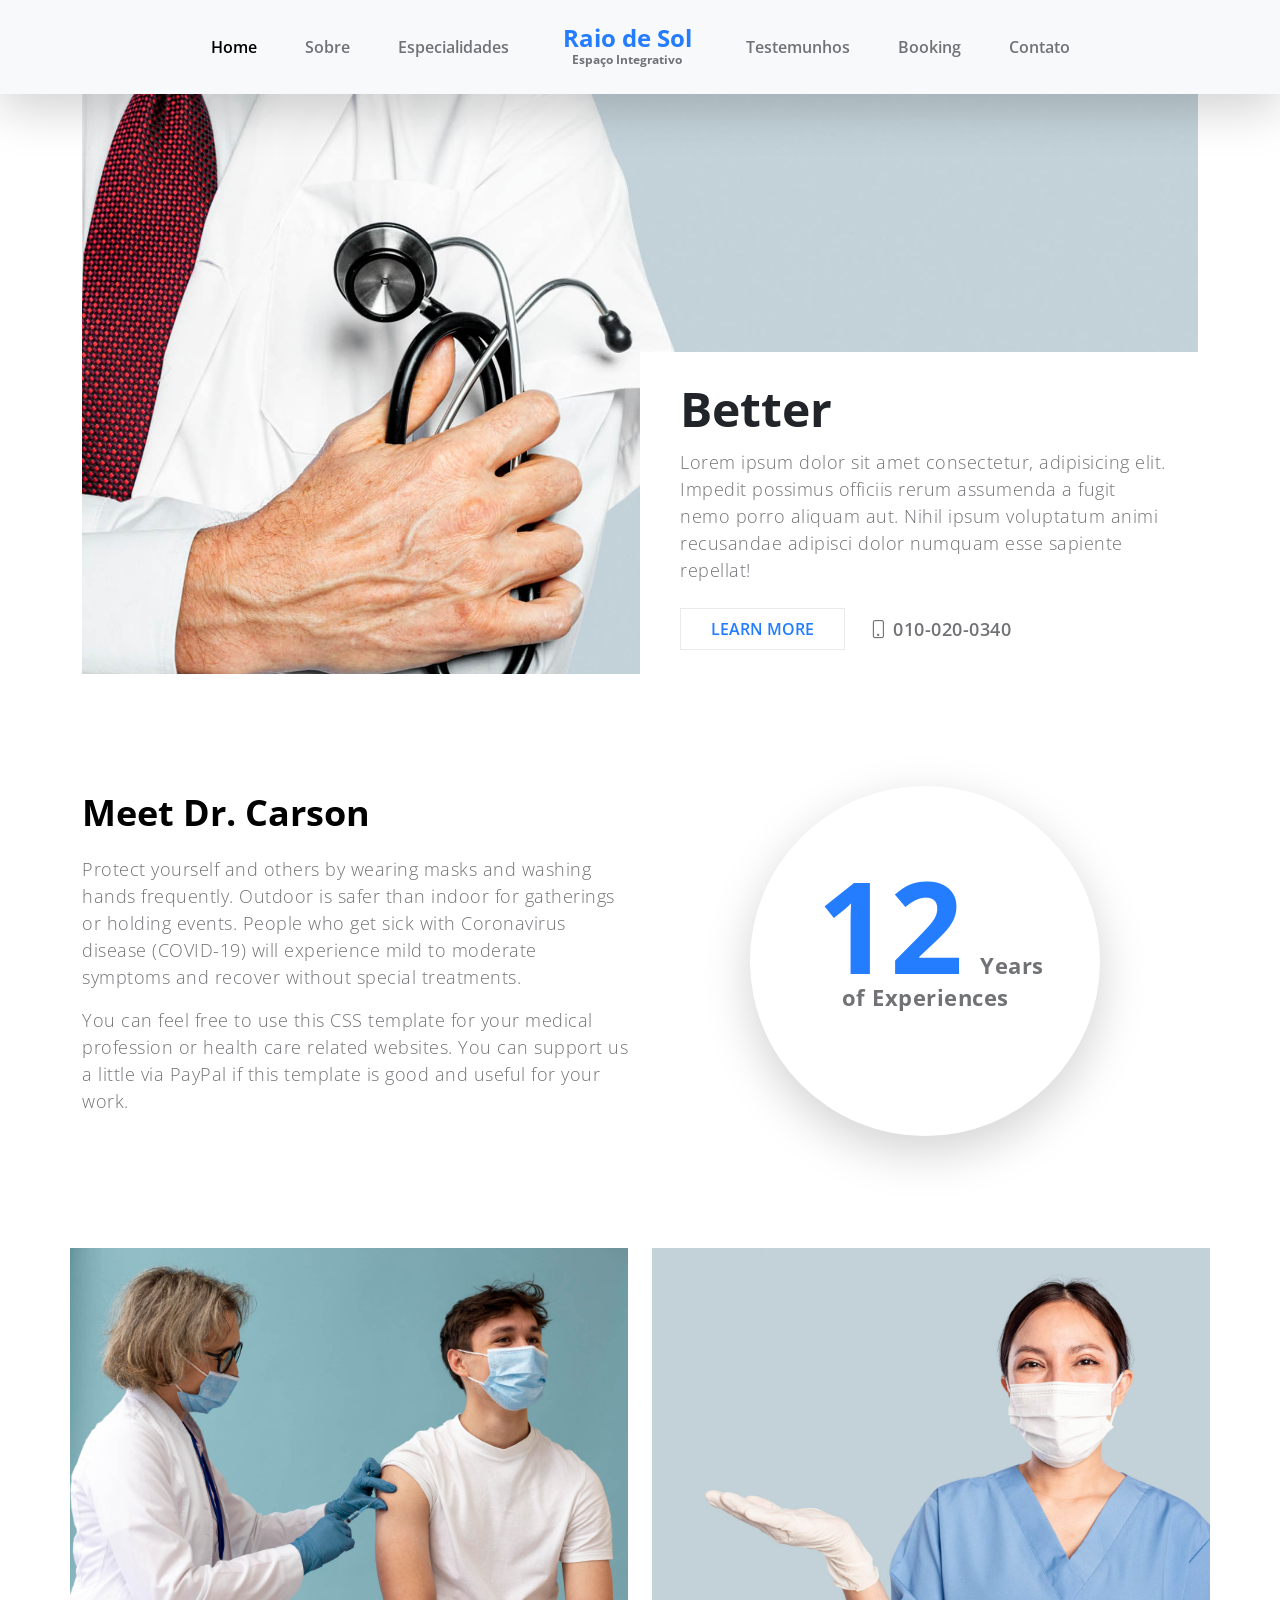
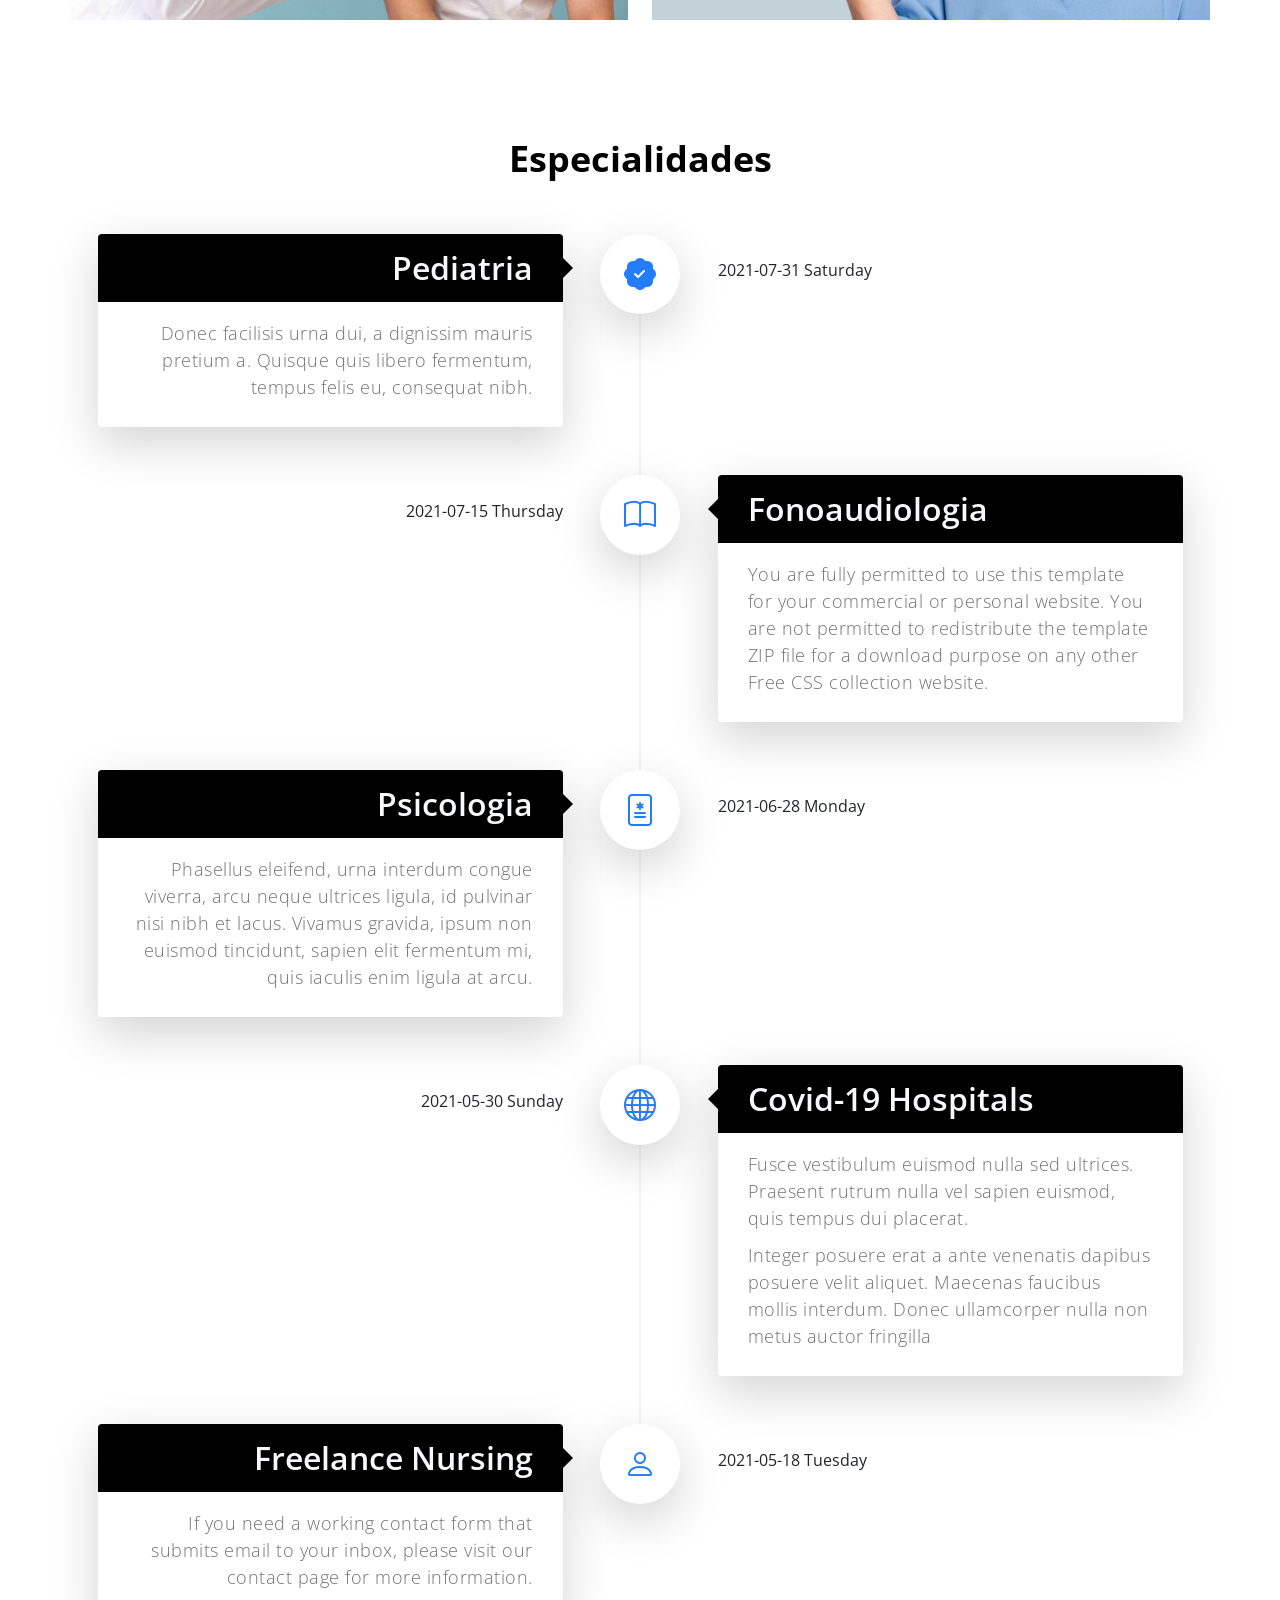
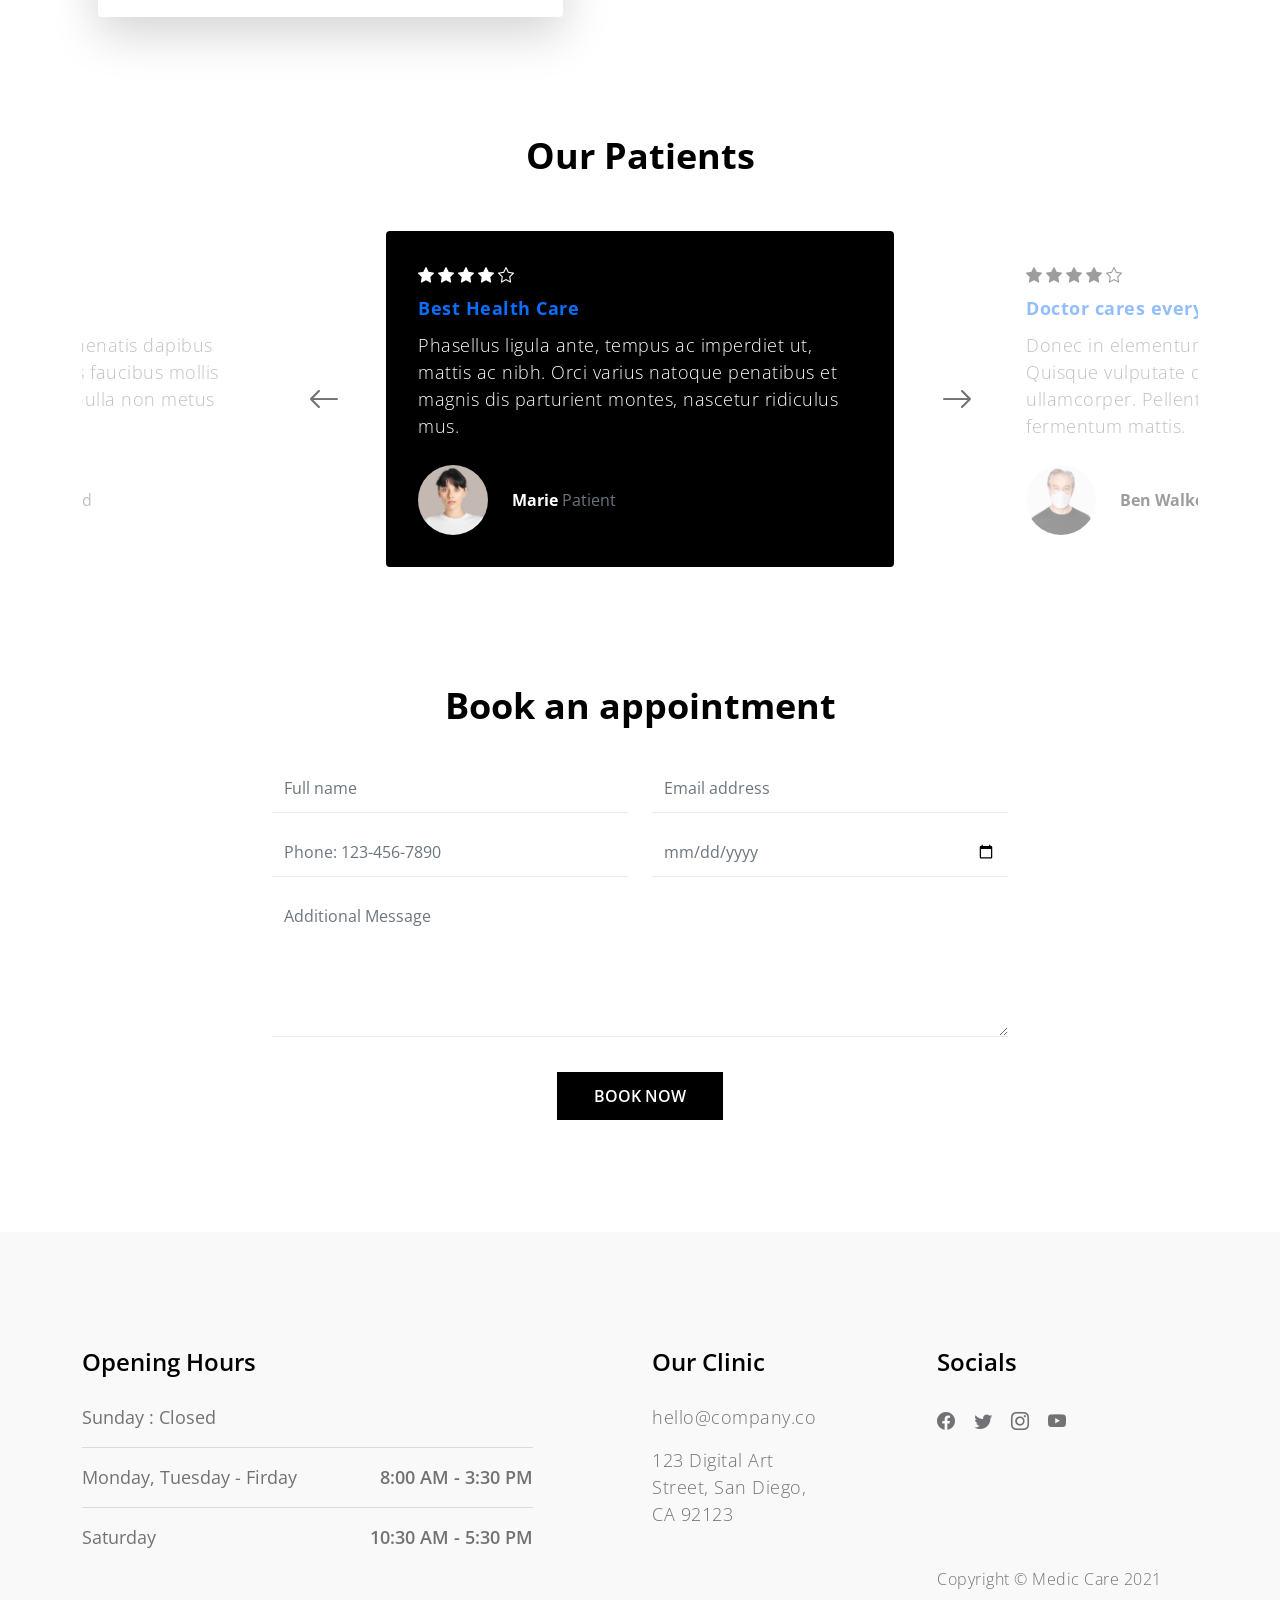
==== index.html @ 829e3f84 "first commit" ====
<!doctype html>
<html lang="en">
    <head>
        <meta charset="utf-8">
        <meta name="viewport" content="width=device-width, initial-scale=1">

        <meta name="description" content="">
        <meta name="author" content="">

        <title>Raio de Sol </title>

        <!-- CSS FILES -->        
        <link rel="preconnect" href="https://fonts.googleapis.com">
        
        <link rel="preconnect" href="https://fonts.gstatic.com" crossorigin>
        
        <link href="https://fonts.googleapis.com/css2?family=Open+Sans:wght@300;400;600;700&display=swap" rel="stylesheet">

        <link href="css/bootstrap.min.css" rel="stylesheet">

        <link href="css/bootstrap-icons.css" rel="stylesheet">

        <link href="css/owl.carousel.min.css" rel="stylesheet">

        <link href="css/owl.theme.default.min.css" rel="stylesheet">

        <link href="css/templatemo-medic-care.css" rel="stylesheet">

    </head>
    
    <body id="top">
    
        <main>

            <nav class="navbar navbar-expand-lg bg-light fixed-top shadow-lg">
                <div class="container">
                    <a class="navbar-brand mx-auto d-lg-none" href="index.html">
                        Raio de Sol
                        <strong class="d-block">Espaço Integrativo</strong>
                    </a>

                    <button class="navbar-toggler" type="button" data-bs-toggle="collapse" data-bs-target="#navbarNav" aria-controls="navbarNav" aria-expanded="false" aria-label="Toggle navigation">
                        <span class="navbar-toggler-icon"></span>
                    </button>

                    <div class="collapse navbar-collapse" id="navbarNav">
                        <ul class="navbar-nav mx-auto">
                            <li class="nav-item active">
                                <a class="nav-link" href="#hero">Home</a>
                            </li>

                            <li class="nav-item">
                                <a class="nav-link" href="#about">Sobre</a>
                            </li>

                            <li class="nav-item">
                                <a class="nav-link" href="#timeline">Especialidades</a>
                            </li>

                            <a class="navbar-brand d-none d-lg-block" href="index.html">
                                Raio de Sol
                                <strong class="d-block">Espaço Integrativo</strong>
                            </a>

                            <li class="nav-item">
                                <a class="nav-link" href="#reviews">Testemunhos</a>
                            </li>

                            <li class="nav-item">
                                <a class="nav-link" href="#booking">Booking</a>
                            </li>

                            <li class="nav-item">
                                <a class="nav-link" href="#contact">Contato</a>
                            </li>
                        </ul>
                    </div>

                </div>
            </nav>

            <section class="hero" id="hero">
                <div class="container">
                    <div class="row">

                        <div class="col-12">
                            <div id="myCarousel" class="carousel slide carousel-fade" data-bs-ride="carousel">
                                <div class="carousel-inner">
                                    <div class="carousel-item active">
                                        <img src="images/slider/portrait-successful-mid-adult-doctor-with-crossed-arms.jpg" class="img-fluid" alt="">
                                    </div>

                                    <div class="carousel-item">
                                        <img src="images/slider/young-asian-female-dentist-white-coat-posing-clinic-equipment.jpg" class="img-fluid" alt="">
                                    </div>

                                    <div class="carousel-item">
                                        <img src="images/slider/doctor-s-hand-holding-stethoscope-closeup.jpg" class="img-fluid" alt="">
                                    </div>
                                </div>
                            </div>

                            <div class="heroText d-flex flex-column justify-content-center">

                                <h1 class="mt-auto mb-2">
                                    Better
                                    <div class="animated-info">
                                        <span class="animated-item">health</span>
                                        <span class="animated-item">days</span>
                                        <span class="animated-item">lives</span>
                                    </div>
                                </h1>

                                <p class="mb-4">Lorem ipsum dolor sit amet consectetur, adipisicing elit. Impedit possimus officiis rerum assumenda a fugit nemo porro aliquam aut. Nihil ipsum voluptatum animi recusandae adipisci dolor numquam esse sapiente repellat!</p>

                                <div class="heroLinks d-flex flex-wrap align-items-center">
                                    <a class="custom-link me-4" href="#about" data-hover="Learn More">Learn More</a>

                                    <p class="contact-phone mb-0"><i class="bi-phone"></i> 010-020-0340</p>
                                </div>
                            </div>
                        </div>

                    </div>
                </div>
            </section>

            <section class="section-padding" id="about">
                <div class="container">
                    <div class="row">

                        <div class="col-lg-6 col-md-6 col-12">
                            <h2 class="mb-lg-3 mb-3">Meet Dr. Carson</h2>

                            <p>Protect yourself and others by wearing masks and washing hands frequently. Outdoor is safer than indoor for gatherings or holding events. People who get sick with Coronavirus disease (COVID-19) will experience mild to moderate symptoms and recover without special treatments.</p>

                            <p>You can feel free to use this CSS template for your medical profession or health care related websites. You can <a rel="nofollow" href="http://paypal.me/templatemo" target="_blank">support us a little</a> via PayPal if this template is good and useful for your work.</p>
                        </div>

                        <div class="col-lg-4 col-md-5 col-12 mx-auto">
                            <div class="featured-circle bg-white shadow-lg d-flex justify-content-center align-items-center">
                                <p class="featured-text"><span class="featured-number">12</span> Years<br> of Experiences</p>
                            </div>
                        </div>

                    </div>
                </div>
            </section>

            <section class="gallery">
                <div class="container">
                    <div class="row">

                        <div class="col-lg-6 col-6 ps-0">
                            <img src="images/gallery/medium-shot-man-getting-vaccine.jpg" class="img-fluid galleryImage" alt="get a vaccine" title="get a vaccine for yourself">
                        </div>

                        <div class="col-lg-6 col-6 pe-0">
                            <img src="images/gallery/female-doctor-with-presenting-hand-gesture.jpg" class="img-fluid galleryImage" alt="wear a mask" title="wear a mask to protect yourself">
                        </div>

                    </div>
                </div>
            </section>

            <section class="section-padding pb-0" id="timeline">
                <div class="container">
                    <div class="row">

                        <h2 class="text-center mb-lg-5 mb-4">Especialidades</h2>
                        
                        <div class="timeline">
                            <div class="row g-0 justify-content-end justify-content-md-around align-items-start timeline-nodes">
                                <div class="col-9 col-md-5 me-md-4 me-lg-0 order-3 order-md-1 timeline-content bg-white shadow-lg">
                                    <h3 class=" text-light">Pediatria</h3>

                                    <p>Donec facilisis urna dui, a dignissim mauris pretium a. Quisque quis libero fermentum, tempus felis eu, consequat nibh.</p>
                                </div>

                                <div class="col-3 col-sm-1 order-2 timeline-icons text-md-center">
                                    <i class="bi-patch-check-fill timeline-icon"></i>
                                </div>

                                <div class="col-9 col-md-5 ps-md-3 ps-lg-0 order-1 order-md-3 py-4 timeline-date">
                                    <time>2021-07-31 Saturday</time>
                                </div>
                            </div>

                            <div class="row g-0 justify-content-end justify-content-md-around align-items-start timeline-nodes my-lg-5 my-4">
                                <div class="col-9 col-md-5 ms-md-4 ms-lg-0 order-3 order-md-1 timeline-content bg-white shadow-lg">
                                    <h3 class=" text-light">Fonoaudiologia</h3>

                                    <p>You are fully permitted to use this template for your commercial or personal website. You are not permitted to redistribute the template ZIP file for a download purpose on any other <a href="https://www.google.com/search?q=free+css" target="_blank">Free CSS collection</a> website.</p>
                                </div>

                                <div class="col-3 col-sm-1 order-2 timeline-icons text-md-center">
                                    <i class="bi-book timeline-icon"></i>
                                </div>

                                <div class="col-9 col-md-5 pe-md-3 pe-lg-0 order-1 order-md-3 py-4 timeline-date">
                                    <time>2021-07-15 Thursday</time>
                                </div>
                            </div>

                            <div class="row g-0 justify-content-end justify-content-md-around align-items-start timeline-nodes">
                                <div class="col-9 col-md-5 me-md-4 me-lg-0 order-3 order-md-1 timeline-content bg-white shadow-lg">
                                    <h3 class=" text-light">Psicologia </h3>

                                    <p>Phasellus eleifend, urna interdum congue viverra, arcu neque ultrices ligula, id pulvinar nisi nibh et lacus. Vivamus gravida, ipsum non euismod tincidunt, sapien elit fermentum mi, quis iaculis enim ligula at arcu.</p>
                                </div>

                                <div class="col-3 col-sm-1 order-2 timeline-icons text-md-center">
                                    <i class="bi-file-medical timeline-icon"></i>
                                </div>

                                <div class="col-9 col-md-5 ps-md-3 ps-lg-0 order-1 order-md-3 py-4 timeline-date">
                                    <time>2021-06-28 Monday</time>
                                </div>
                            </div>

                            <div class="row g-0 justify-content-end justify-content-md-around align-items-start timeline-nodes my-lg-5 my-4">
                                <div class="col-9 col-md-5 ms-md-4 ms-lg-0 order-3 order-md-1 timeline-content bg-white shadow-lg">
                                    <h3 class=" text-light">Covid-19 Hospitals</h3>

                                    <p class="mb-0 pb-0">Fusce vestibulum euismod nulla sed ultrices. Praesent rutrum nulla vel sapien euismod, quis tempus dui placerat.</p>
                                    
                                    <p>Integer posuere erat a ante venenatis dapibus posuere velit aliquet. Maecenas faucibus mollis interdum. Donec ullamcorper nulla non metus auctor fringilla</p>
                                </div>

                                <div class="col-3 col-sm-1 order-2 timeline-icons text-md-center">
                                    <i class="bi-globe timeline-icon"></i>
                                </div>

                                <div class="col-9 col-md-5 pe-md-3 pe-lg-0 order-1 order-md-3 py-4 timeline-date">
                                    <time>2021-05-30 Sunday</time>
                                </div>
                            </div>

                            <div class="row g-0 justify-content-end justify-content-md-around align-items-start timeline-nodes">
                                <div class="col-9 col-md-5 me-md-4 me-lg-0 order-3 order-md-1 timeline-content bg-white shadow-lg">
                                    <h3 class=" text-light">Freelance Nursing</h3>

                                    <p>If you need a working contact form that submits email to your inbox, please <a rel="nofollow" href="https://templatemo.com/contact" target="_parent">visit our contact page</a> for more information.</p>
                                </div>

                                <div class="col-3 col-sm-1 order-2 timeline-icons text-md-center">
                                    <i class="bi-person timeline-icon"></i>
                                </div>

                                <div class="col-9 col-md-5 ps-md-3 ps-lg-0 order-1 order-md-3 py-4 timeline-date">
                                    <time>2021-05-18 Tuesday</time>
                                </div>
                            </div>
                        </div>

                    </div>
                </div>
            </section>

            <section class="section-padding pb-0" id="reviews">
                <div class="container">
                    <div class="row">

                        <div class="col-12">
                            <h2 class="text-center mb-lg-5 mb-4">Our Patients</h2>

                            <div class="owl-carousel reviews-carousel">

                                <figure class="reviews-thumb d-flex flex-wrap align-items-center rounded">
                                    <div class="reviews-stars">
                                        <i class="bi-star-fill"></i>
                                        <i class="bi-star-fill"></i>
                                        <i class="bi-star-fill"></i>
                                        <i class="bi-star-fill"></i>
                                        <i class="bi-star"></i>
                                    </div>

                                    <p class="text-primary d-block mt-2 mb-0 w-100"><strong>Best Health Care</strong></p>

                                    <p class="reviews-text w-100">Phasellus ligula ante, tempus ac imperdiet ut, mattis ac nibh. Orci varius natoque penatibus et magnis dis parturient montes, nascetur ridiculus mus.</p>

                                    <img src="images/reviews/beautiful-woman-face-portrait-brown-background.jpeg" class="img-fluid reviews-image" alt="">

                                    <figcaption class="ms-4">
                                        <strong>Marie</strong>

                                        <span class="text-muted">Patient</span>
                                    </figcaption>
                                </figure>

                                <figure class="reviews-thumb d-flex flex-wrap align-items-center rounded">
                                    <div class="reviews-stars">
                                        <i class="bi-star-fill"></i>
                                        <i class="bi-star-fill"></i>
                                        <i class="bi-star-fill"></i>
                                        <i class="bi-star-fill"></i>
                                        <i class="bi-star"></i>
                                    </div>

                                    <p class="text-primary d-block mt-2 mb-0 w-100"><strong>Doctor cares everyone!</strong></p>

                                    <p class="reviews-text w-100">Donec in elementum orci, nec posuere ligula. Quisque vulputate diam et ullamcorper ullamcorper. Pellentesque vestibulum neque at leo fermentum mattis.</p>

                                    <img src="images/reviews/senior-man-wearing-white-face-mask-covid-19-campaign-with-design-space.jpeg" class="img-fluid reviews-image" alt="">

                                    <figcaption class="ms-4">
                                        <strong>Ben Walker</strong>

                                        <span class="text-muted">Recovered</span>
                                    </figcaption>
                                </figure>

                                <figure class="reviews-thumb d-flex flex-wrap align-items-center rounded">
                                    <div class="reviews-stars">
                                        <i class="bi-star-fill"></i>
                                        <i class="bi-star-fill"></i>
                                        <i class="bi-star-fill"></i>
                                        <i class="bi-star-fill"></i>
                                        <i class="bi-star-fill"></i>
                                    </div>

                                    <p class="text-primary d-block mt-2 mb-0 w-100"><strong>Great services!</strong></p>

                                    <p class="reviews-text w-100">Vestibulum ante ipsum primis in faucibus orci luctus et ultrices posuere cubilia curae; Donec sit amet velit vitae purus aliquam efficitur.</p>

                                    <img src="images/reviews/portrait-british-woman.jpeg" class="img-fluid reviews-image" alt="">

                                    <figcaption class="ms-4">
                                        <strong>Laura Zono</strong>

                                        <span class="text-muted">New Patient</span>
                                    </figcaption>
                                </figure>

                                <figure class="reviews-thumb d-flex flex-wrap align-items-center rounded">
                                    <div class="reviews-stars">
                                        <i class="bi-star-fill"></i>
                                        <i class="bi-star-fill"></i>
                                        <i class="bi-star-fill"></i>
                                        <i class="bi-star"></i>
                                        <i class="bi-star"></i>
                                    </div>

                                    <p class="text-primary d-block mt-2 mb-0 w-100"><strong>Best Advices</strong></p>

                                    <p class="reviews-text w-100">Integer posuere erat a ante venenatis dapibus posuere velit aliquet. Maecenas faucibus mollis interdum. Donec ullamcorper nulla non metus auctor fringilla.</p>

                                    <img src="images/reviews/woman-wearing-mask-face-closeup-covid-19-green-background.jpeg" class="img-fluid reviews-image" alt="">

                                    <figcaption class="ms-4">
                                        <strong>Rosey</strong>

                                        <span class="text-muted">Almost Recovered</span>
                                    </figcaption>
                                </figure>
                               
                            </div>
                        </div>

                    </div>
                </div>
            </section>

            <section class="section-padding" id="booking">
                <div class="container">
                    <div class="row">
                    
                        <div class="col-lg-8 col-12 mx-auto">
                            <div class="booking-form">
                                
                                <h2 class="text-center mb-lg-3 mb-2">Book an appointment</h2>
                            
                                <form role="form" action="#booking" method="post">
                                    <div class="row">
                                        <div class="col-lg-6 col-12">
                                            <input type="text" name="name" id="name" class="form-control" placeholder="Full name" required>
                                        </div>

                                        <div class="col-lg-6 col-12">
                                            <input type="email" name="email" id="email" pattern="[^ @]*@[^ @]*" class="form-control" placeholder="Email address" required>
                                        </div>

                                        <div class="col-lg-6 col-12">
                                            <input type="telephone" name="phone" id="phone" pattern="[0-9]{3}-[0-9]{3}-[0-9]{4}" class="form-control" placeholder="Phone: 123-456-7890">
                                        </div>

                                        <div class="col-lg-6 col-12">
                                            <input type="date" name="date" id="date" value="" class="form-control">
                                            
                                        </div>

                                        <div class="col-12">
                                            <textarea class="form-control" rows="5" id="message" name="message" placeholder="Additional Message"></textarea>
                                        </div>

                                        <div class="col-lg-3 col-md-4 col-6 mx-auto">
                                            <button type="submit" class="form-control" id="submit-button">Book Now</button>
                                        </div>
                                    </div>
                                </form>

                            </div>
                        </div>

                    </div>
                </div>
            </section>

        </main>

        <footer class="site-footer section-padding" id="contact">
            <div class="container">
                <div class="row">

                    <div class="col-lg-5 me-auto col-12">
                        <h5 class="mb-lg-4 mb-3">Opening Hours</h5>

                        <ul class="list-group list-group-flush">
                            <li class="list-group-item d-flex">
                                Sunday : Closed
                            </li>

                            <li class="list-group-item d-flex">
                                Monday, Tuesday - Firday
                                <span>8:00 AM - 3:30 PM</span>
                            </li>

                            <li class="list-group-item d-flex">
                                Saturday
                                <span>10:30 AM - 5:30 PM</span>
                            </li>
                        </ul>
                    </div>

                    <div class="col-lg-2 col-md-6 col-12 my-4 my-lg-0">
                        <h5 class="mb-lg-4 mb-3">Our Clinic</h5>

                        <p><a href="mailto:hello@company.co">hello@company.co</a><p>

                        <p>123 Digital Art Street, San Diego, CA 92123</p>
                    </div>

                    <div class="col-lg-3 col-md-6 col-12 ms-auto">
                        <h5 class="mb-lg-4 mb-3">Socials</h5>

                        <ul class="social-icon">
                            <li><a href="#" class="social-icon-link bi-facebook"></a></li>

                            <li><a href="#" class="social-icon-link bi-twitter"></a></li>

                            <li><a href="#" class="social-icon-link bi-instagram"></a></li>

                            <li><a href="#" class="social-icon-link bi-youtube"></a></li>
                        </ul>
                    </div>

                    <div class="col-lg-3 col-12 ms-auto mt-4 mt-lg-0">
                        <p class="copyright-text">Copyright © Medic Care 2021 
                    
                    </div>

                </div>
            </section>
        </footer>

        <!-- JAVASCRIPT FILES -->
        <script src="js/jquery.min.js"></script>
        <script src="js/bootstrap.bundle.min.js"></script>
        <script src="js/owl.carousel.min.js"></script>
        <script src="js/scrollspy.min.js"></script>
        <script src="js/custom.js"></script>
<!--

TemplateMo 566 Medic Care

https://templatemo.com/tm-566-medic-care

-->
    </body>
</html>
---- css/templatemo-medic-care.css ----
/*


*/

/*---------------------------------------
  CUSTOM PROPERTIES ( VARIABLES )             
-----------------------------------------*/
:root {
  --white-color:                  #FFFFFF;
  --primary-color:                #247cff;
  --section-bg-color:             #F9F9F9;
  --dark-color:                   #000000;
  --title-color:                  #565758;
  --p-color:                      #717275;
  --border-color:                 #eaeaea;

  --body-font-family:             'Open Sans', sans-serif;

  --h1-font-size:                 48px;
  --h2-font-size:                 36px;
  --h3-font-size:                 32px;
  --h4-font-size:                 28px;
  --h5-font-size:                 24px;
  --h6-font-size:                 22px;
  --p-font-size:                  18px;
  --menu-font-size:               16px;

  --font-weight-light:            300;
  --font-weight-normal:           400;
  --font-weight-semibold:         600;
  --font-weight-bold:             700;
}

body {
    background: var(--white-color);
    font-family: var(--body-font-family);    
    position: relative;
    padding-top: 94px;
}

/*---------------------------------------
  TYPOGRAPHY               
-----------------------------------------*/

h2,
h3,
h4,
h5,
h6 {
  color: var(--dark-color);
  line-height: inherit;
}

h1,
h2,
h3,
h4,
h5,
h6 {
  font-weight: var(--font-weight-semibold);
}

h1,
h2 {
  font-weight: var(--font-weight-bold);
}

h1 {
  font-size: var(--h1-font-size);
  line-height: normal;
}

h2 {
  font-size: var(--h2-font-size);
}

h3 {
  font-size: var(--h3-font-size);
}

h4 {
  font-size: var(--h4-font-size);
}

h5 {
  font-size: var(--h5-font-size);
}

h6 {
  font-size: var(--h6-font-size);
}

p {
  color: var(--p-color);
  font-size: var(--p-font-size);
  font-weight: var(--font-weight-light);
  letter-spacing: 0.5px;
}

a, 
button {
  touch-action: manipulation;
  transition: all 0.3s;
}

a {
  color: var(--p-color);
  text-decoration: none;
}

a:hover {
  color: var(--primary-color);
}

.section-padding {
  padding-top: 7rem;
  padding-bottom: 7rem;
}

/*---------------------------------------
  CUSTOM LINK               
-----------------------------------------*/
.custom-link {
  display: inline-block;
  text-decoration: none;
  border: 1px solid var(--border-color);
  color: var(--primary-color);
  pointer-events: auto;
  font-weight: var(--font-weight-semibold);
  line-height: 40px;
  position: relative;
  padding: 0 30px;
  box-sizing: border-box;
  margin: 0;
  -webkit-user-select: none;
     -moz-user-select: none;
      -ms-user-select: none;
          user-select: none;
  overflow: hidden;
  border-radius: 0;
  text-transform: uppercase;
}

.custom-link::before {
  content: attr(data-hover);
  background-color: var(--border-color);
  color: var(--primary-color);
  position: absolute;
  top: 100%;
  bottom: 0;
  left: 0;
  transition: all 300ms cubic-bezier(0.19, 1, 0.56, 1);
  right: 0;
  text-align: center;
}

.custom-link:hover::before {
  top: 0;
}

b,
strong {
  font-weight: var(--font-weight-bold);
}

/*---------------------------------------
  LIST GROUP               
-----------------------------------------*/
.list-group-item {
  background-color: transparent;
  color: var(--p-color);
  font-size: var(--p-font-size);
  padding: 1rem 0;
}

.list-group-item:first-child {
  padding-top: 0;
}

.list-group-item span {
  font-weight: var(--font-weight-semibold);
  margin-left: auto;
}

/*---------------------------------------
  ANIMATED TEXT              
-----------------------------------------*/
.animated {
  position: relative;
}

.animated-info {
  display: inline-block;
  vertical-align: top;
  min-width: 250px;
  position: relative;
}

.animated-item {
  color: var(--primary-color);
}

.animated-item {
  display: block;
  opacity: 0;
  overflow: hidden;
  position: absolute;
  top: 0;
  right: 0;
  left: 0;
  animation: BottomTotop 6s linear infinite 0s;
}

.animated-item:nth-child(2n+2) {
  animation-delay: 2s;
}

.animated-item:nth-child(3n+3) {
  animation-delay: 4s;
}

@keyframes BottomTotop {
  0% {
    opacity: 0;
  }
  5% {
    opacity: 0;
    transform: translateY(5px);
  }
  10% {
    opacity: 1;
    transform: translateY(0px);
  }
  25% {
    opacity: 1;
    transform: translateY(0px);
  }
  30% {
    opacity: 0;
    transform: translateY(5px);
  }
  80% {
    opacity: 0;
  }
  100% {
    opacity: 0;
  }
}

/*---------------------------------------
  HERO              
-----------------------------------------*/
.hero {  
  padding-top: 0rem;
}

.hero .container {
  position: relative;
  overflow: hidden;
  height: 580px;
}

.heroText {
  background: var(--white-color);
  position: absolute;
  z-index: 2;
  bottom: 0;
  right: 0;
  padding: 1.5rem 2.5rem;
  width: 50%;
}

.contact-phone {
  font-weight: var(--font-weight-semibold);
}

/*---------------------------------------
  FEATURED              
-----------------------------------------*/
.featured-circle {
  border-radius: 100%;
  width: 350px;
  height: 350px;
  margin: 0 auto;
  padding: 0 20px;
}

.featured-text {
  font-size: var(--h6-font-size);
  line-height: 2rem;
  font-weight: var(--font-weight-bold);
  text-align: center;
  margin-bottom: 0;
}

.featured-number {
  color: var(--primary-color);
  font-size: 8rem;
  margin: 0 10px;
}

/*---------------------------------------
  NAVIGATION              
-----------------------------------------*/
.navbar {
  padding-top: 20px;
  padding-bottom: 20px;
}

.navbar-brand {
  color: var(--primary-color);
  font-size: var(--h5-font-size);
  font-weight: var(--font-weight-bold);
  margin: 0 30px;
  padding: 0;
  text-align: center;
}

.navbar-brand strong {
  color: var(--p-color);
  font-size: 12px;
  position: relative;
  bottom: 5px;
}

.navbar-expand-lg .navbar-nav .nav-link {
  padding-right: 1.5rem;
  padding-left: 1.5rem;
}

.navbar-nav .nav-link {
  color: var(--p-color);
  font-weight: var(--font-weight-semibold);
  font-size: var(--menu-font-size);
  padding-top: 15px;
  padding-bottom: 15px;
}

.navbar-nav .nav-item.active .nav-link, 
.nav-link:focus, 
.nav-link:hover {
  color: var(--dark-color);
}

.nav-link:focus {
  color: var(--p-color);
}

.navbar-toggler {
  border: 0;
  padding: 0;
  cursor: pointer;
  margin: 0;
  width: 30px;
  height: 35px;
  outline: none;
}

.navbar-toggler:focus {
  outline: none;
  box-shadow: none;
}

.navbar-toggler[aria-expanded="true"] .navbar-toggler-icon {
  background: transparent;
}

.navbar-toggler[aria-expanded="true"] .navbar-toggler-icon:before,
.navbar-toggler[aria-expanded="true"] .navbar-toggler-icon:after {
  transition: top 300ms 50ms ease, -webkit-transform 300ms 350ms ease;
  transition: top 300ms 50ms ease, transform 300ms 350ms ease;
  transition: top 300ms 50ms ease, transform 300ms 350ms ease, -webkit-transform 300ms 350ms ease;
  top: 0;
}

.navbar-toggler[aria-expanded="true"] .navbar-toggler-icon:before {
  transform: rotate(45deg);
}

.navbar-toggler[aria-expanded="true"] .navbar-toggler-icon:after {
  transform: rotate(-45deg);
}

.navbar-toggler .navbar-toggler-icon {
  background: var(--dark-color);
  transition: background 10ms 300ms ease;
  display: block;
  width: 30px;
  height: 2px;
  position: relative;
}

.navbar-toggler .navbar-toggler-icon:before,
.navbar-toggler .navbar-toggler-icon:after {
  transition: top 300ms 350ms ease, -webkit-transform 300ms 50ms ease;
  transition: top 300ms 350ms ease, transform 300ms 50ms ease;
  transition: top 300ms 350ms ease, transform 300ms 50ms ease, -webkit-transform 300ms 50ms ease;
  position: absolute;
  right: 0;
  left: 0;
  background: var(--dark-color);
  width: 30px;
  height: 2px;
  content: '';
}

.navbar-toggler .navbar-toggler-icon:before {
  top: -8px;
}

.navbar-toggler .navbar-toggler-icon:after {
  top: 8px;
}

/*---------------------------------------
  TIMELINE               
-----------------------------------------*/
.timeline,
.timeline-nodes {
  position: relative;
}

.timeline-nodes:nth-child(even) {
  flex-direction: row-reverse;
}

.timeline h3, 
.timeline p {
  padding: 10px 30px;
} 

.timeline h3 {
  background: var(--dark-color);
}

.timeline::before {
  content: "";
  display: block;
  position: absolute;
  top: 37px;
  left: 50%;
  width: 0;
  border-left: 1px solid var(--border-color);
  height: 85%;
  z-index: 1;
  transform: translateX(-50%);
}

.timeline-content {
  position: relative;
  border-radius: 0 0 0.25rem 0.25rem;
  padding: 0;
}

.timeline-nodes:nth-child(odd) h3,
.timeline-nodes:nth-child(odd) p {
  text-align: right;
}

.timeline-nodes:nth-child(odd) .timeline-date {
  text-align: left;
}
 
.timeline-nodes:nth-child(even) .timeline-date {
  text-align: right;
}

.timeline-nodes:nth-child(odd) h3::after {
  content: "";
  position: absolute;
  top: 50%;
  left: 100%;
  transform: translate(0, -50%);
  width: 0;
  border-left: 10px solid var(--dark-color);
  border-top: 10px solid transparent;
  border-bottom: 10px solid transparent;
}

.timeline-nodes h3 {
  position: relative;
  border-radius: 0.25rem 0.25rem 0 0;
}

.timeline-nodes:nth-child(even) h3::after {
  content: "";
  position: absolute;
  top: 50%;
  right: 100%;
  transform: translate(0, -50%);
  width: 0;
  border-right: 10px solid var(--dark-color);
  border-top: 10px solid transparent;
  border-bottom: 10px solid transparent;
}

.timeline-icons {
  position: relative;
  z-index: 100;
}

.timeline-icons::before {
  content: "";
  width: 80px;
  height: 80px;
  border-radius: 50%;
  display: block;
  position: absolute;
  top: 0;
  left: 50%;
  transform: translate(-50%,0);
  background: var(--white-color);
  box-shadow: 0 1rem 3rem rgba(0,0,0,.175);
  z-index: 1;
}

.timeline-icon {
  position: relative;
  z-index: 100;
  font-size: var(--h3-font-size);
  color: var(--primary-color);
  display: block;
  text-align: center;
  line-height: 80px;
}

@media (max-width: 767px) {
  .timeline-nodes:nth-child(odd) h3,
  .timeline-nodes:nth-child(odd) p {
    text-align: left;
  }

  .timeline-nodes:nth-child(even) {
    flex-direction: row;
  }

  .timeline::before {
    content: "";
    display: block;
    position: absolute;
    top: 60px;
    left: 33px;
    width: 0;
    height: 90%;
    z-index: 1;
    transform: translateX(-50%);
  }

  .timeline-icons {
    position: absolute;
    left: 0%;
    top: 60px;
  }

  .timeline-nodes:nth-child(odd) h3::after {
    left: auto;
    right: 100%;
    border-left: 0;
    border-right: 10px solid var(--dark-color);
    border-top: 10px solid transparent;
    border-bottom: 10px solid transparent;
  }

  .timeline-nodes:nth-child(even) h3::after {
    right: 100%;
    width: 0;
    border-right: 10px solid var(--dark-color);
    border-top: 10px solid transparent;
    border-bottom: 10px solid transparent;
  }

  .timeline-nodes:nth-child(even) .timeline-date {
    text-align: left;
  }

  .timeline-icons::before {
    width: 75px;
    height: 75px;
  }

  .timeline-icon {
    line-height: 75px;
  }
}

@media (max-width: 575px) {
  .timeline::before {
    content: "";
    display: block;
    top: 60px;
    left: 57px;
    height: 87%;
  }

  .timeline-icons {
    position: absolute;
    left: -10px;
  }

  .timeline-icons::before {
    width: 70px;
    height: 70px;
  }

  .timeline-icon {
    line-height: 70px;
  }
}

/*---------------------------------------
  REVIEWS               
-----------------------------------------*/
.reviews-thumb {
  margin-bottom: 0;
  padding: 32px;
}

.reviews-text {
  margin-top: 10px;
  margin-bottom: 25px;
}

.reviews-image {
  border-radius: 100px;
  width: 70px !important;
  height: 70px !important;
}

.reviews-carousel .owl-item {
  opacity: 0.45;
}

.reviews-carousel .owl-item.active.center {
  opacity: 1;
}

.reviews-carousel .owl-item.active.center .reviews-thumb {
  background: var(--dark-color);
}

.reviews-carousel .owl-item.active.center .reviews-thumb,
.reviews-carousel .owl-item.active.center .reviews-text {
  color: var(--white-color);
}

.reviews-carousel .owl-nav {
  display: flex;
  justify-content: space-between;
  margin: auto;
  text-align: center;
  position: absolute;
  top: 50%;
  left: 50%;
  transform: translate(-50%, -50%);
}

.reviews-carousel .owl-nav span {
  width: 35px;
  height: 35px;
  line-height: 35px;
  display: block;
}

.reviews-carousel .owl-nav .owl-prev {
  position: relative;
  left: -80px;
}

.reviews-carousel .owl-nav .owl-next {
  position: relative;
  right: -80px;
}

.reviews-carousel .owl-prev span,
.reviews-carousel .owl-next span {
  color: transparent;
}

.reviews-carousel .owl-prev span::before,
.reviews-carousel .owl-next span::before {
  font-family: bootstrap-icons;
  display: block;
  font-size: var(--h3-font-size);
  color: var(--p-color);
  width: 35px;
  height: 35px;
}

.reviews-carousel .owl-prev span::before {
  content: "\f12f";
}

.reviews-carousel .owl-next span::before {
  content: "\f138";
}

/*---------------------------------------
  BOOKING FORM            
-----------------------------------------*/

.booking-form .form-control {
  background: transparent;
  border-radius: 0;
  border: 0;
  border-bottom: 1px solid var(--border-color);
  color: #6c757d;
  font-weight: var(--font-weight-normal);
  padding-top: 12px;
  padding-bottom: 12px;
  margin-top: 15px;
  transition: all 0.3s;
}

.booking-form #submit-button {
  background: var(--dark-color);
  border-bottom: 0;
  font-weight: var(--font-weight-semibold);
  color: var(--white-color);
  text-transform: uppercase;
  margin-top: 35px;
}

.booking-form #submit-button:hover {
  background: var(--primary-color);
}

/*---------------------------------------
  FOOTER              
-----------------------------------------*/
.site-footer {
  background: var(--section-bg-color);
}

.copyright-text {
  font-size: var(--menu-font-size);
}

/*---------------------------------------
  SOCIAL ICON               
-----------------------------------------*/
.social-icon {
  margin: 0;
  padding: 0;
}

.social-icon li {
  list-style: none;
  display: inline-block;
  vertical-align: top;
  transition: all 0.3s;
}

.social-icon:hover li:not(:hover) {
  opacity: 0.65;
}

.social-icon-link {
  font-size: var(--p-font-size);
  display: inline-block;
  vertical-align: top;
  margin-top: 4px;
  margin-bottom: 4px;
  margin-right: 15px;
}

.social-icon-link:hover {
  color: var(--primary-color);
}

/*---------------------------------------
  RESPONSIVE STYLES               
-----------------------------------------*/
@media screen and (min-width: 1600px) {
  .hero .container {
    height: 740px;
  }
}

@media screen and (max-width: 991px) {
  body {
    padding-top: 74px;
  }

  h1 {
    font-size: 38px;
  }

  h2 {
    font-size: 32px;
  }

  h3 {
    font-size: 26px;
  }

  h4 {
    font-size: 24px;
  }

  h5 {
    font-size: 20px;
  }

  h6 {
    font-size: 18px;
  }

  .section-padding {
    padding-top: 5rem;
    padding-bottom: 5rem;
  }

  .navbar {
    padding-top: 10px;
    padding-bottom: 10px;
  }

  .navbar-nav .nav-link {
    padding-top: 5px;
    padding-bottom: 10px;
  }

  .hero .container {
    height: inherit;
  }

  .heroText {
    position: relative;
    bottom: 100px;
    left: 0;
    width: auto;
    margin-bottom: -100px;
    padding: 2rem;
  }

  .featured-circle {
    width: 320px;
    height: 320px;
  }
}

@media screen and (max-width: 767px) {
  .heroText {
    padding: 1.5rem;
  }

  .animated-info {
    min-width: 125px;
  }

  .featured-circle {
    margin-top: 20px;
  }

  .reviews-carousel .owl-nav {
    position: relative;
    width: auto !important;
    transform: inherit;
    top: 0;
    bottom: 0;
    left: 0;
    max-width: 100px;
    margin: 20px auto;
  }

  .reviews-carousel .owl-nav .owl-prev,
  .reviews-carousel .owl-nav .owl-next {
    right: 0;
    left: 0;
  }
}

@media screen and (max-width: 480px) {
  .heroText {
    padding: 1rem;
  }

  .heroLinks .custom-link {
    font-size: 12px;
    line-height: 30px;
    margin-right: 12px !important;
    padding: 0 25px;
  }

  .contact-phone {
    font-size: 12px;
  }
}

@media screen and (max-width: 360px) {
  .featured-number {
    font-size: 5rem;
  }

  .featured-circle {
    width: 235px;
    height: 235px;
  }

  .reviews-image {
    width: 55px !important;
    height: 55px !important;
  }

  .reviews-thumb figcaption {
    font-size: var(--menu-font-size);
  }

  .timeline::before {
    left: 42px;
  }
}
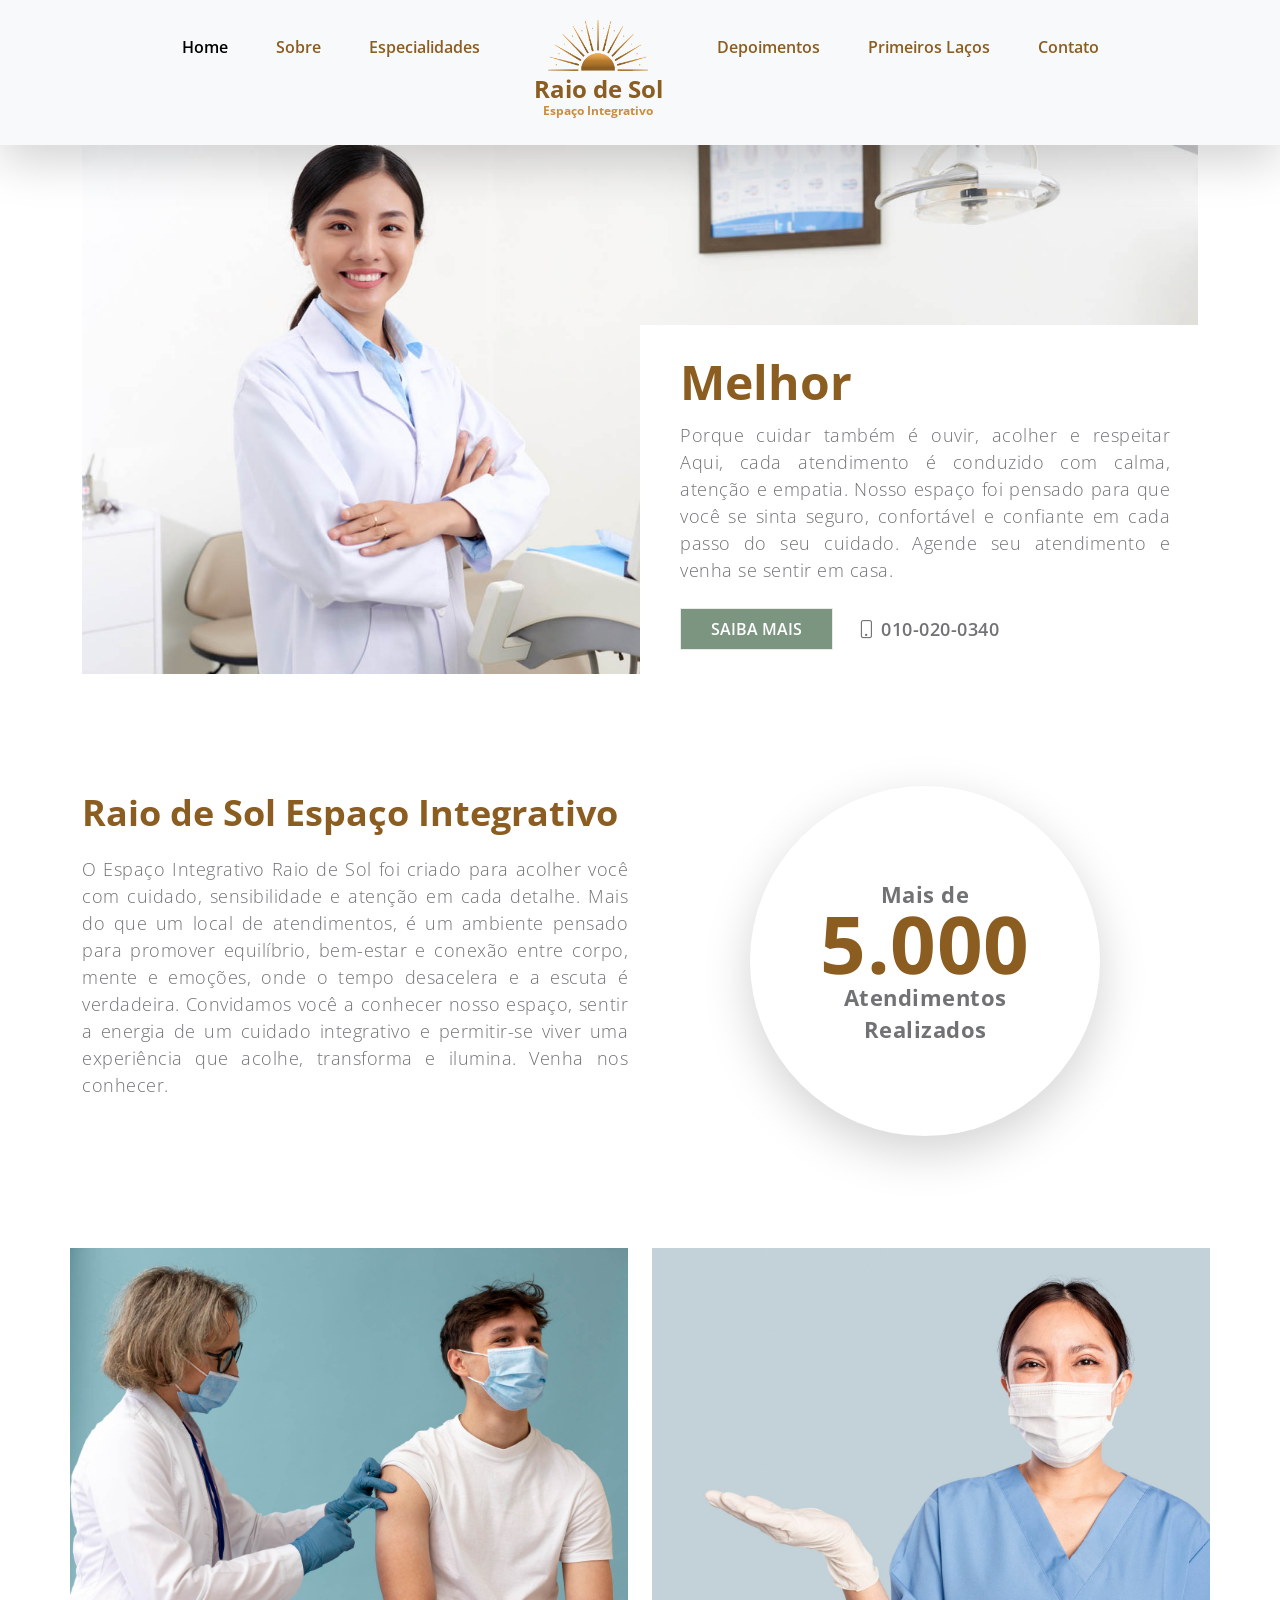
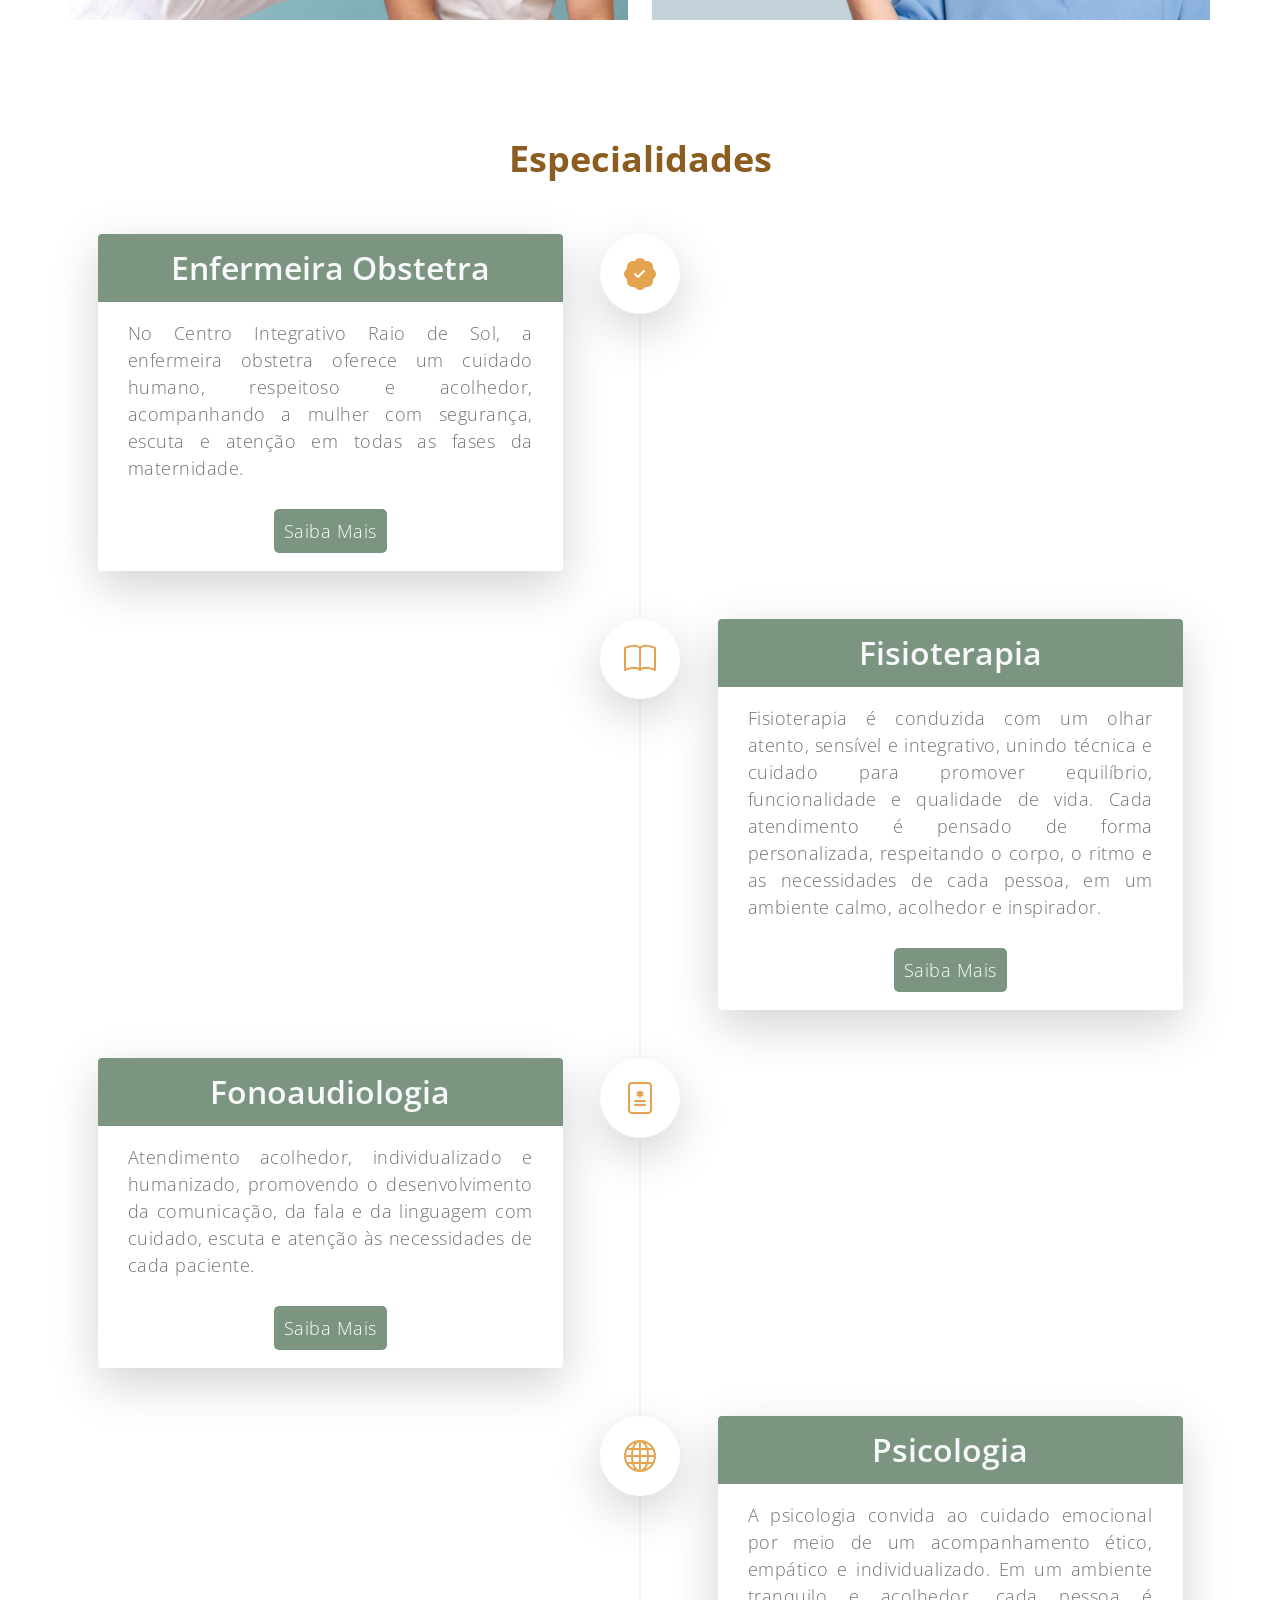
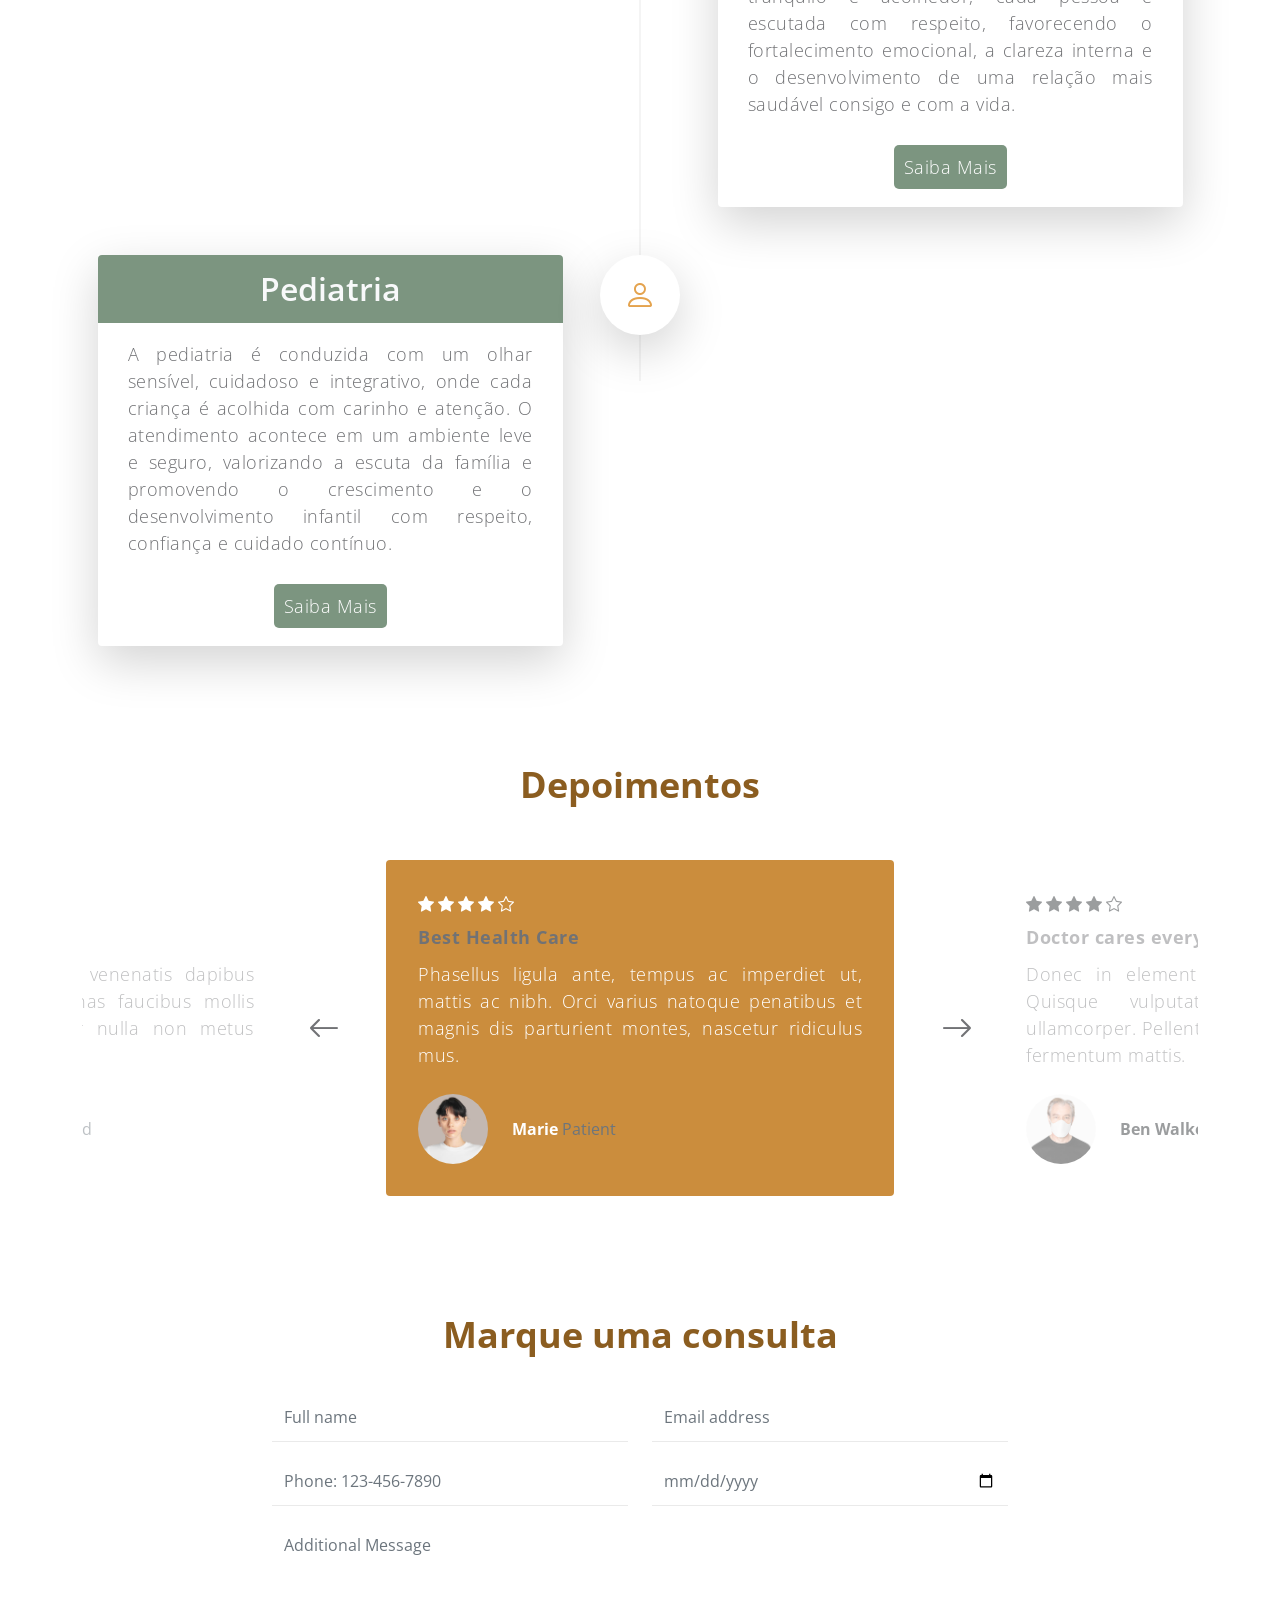
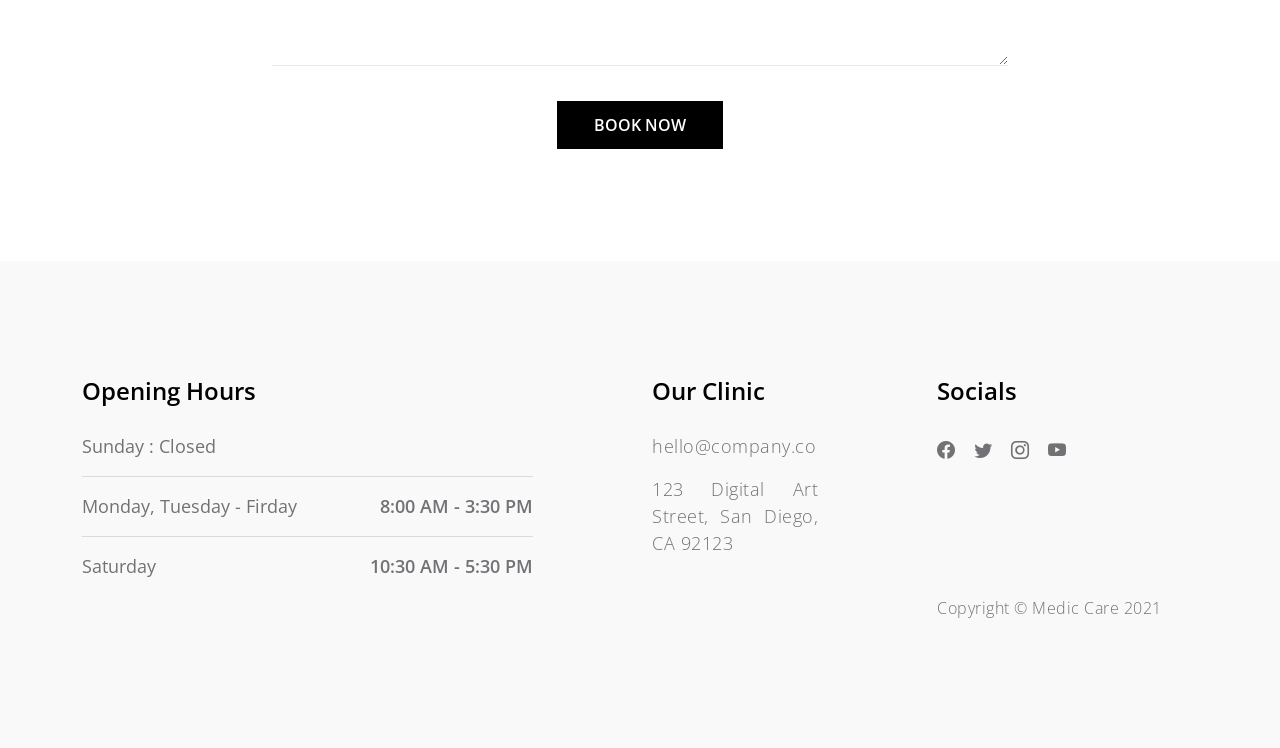
==== commit 8dfd0d12: "home page" ====
--- a/index.html
+++ b/index.html
@@ -26,6 +26,8 @@
 
         <link href="css/templatemo-medic-care.css" rel="stylesheet">
 
+        
+
     </head>
     
     <body id="top">
@@ -35,6 +37,7 @@
             <nav class="navbar navbar-expand-lg bg-light fixed-top shadow-lg">
                 <div class="container">
                     <a class="navbar-brand mx-auto d-lg-none" href="index.html">
+                        <img src="images/logo.png" /><br>
                         Raio de Sol
                         <strong class="d-block">Espaço Integrativo</strong>
                     </a>
@@ -58,16 +61,17 @@
                             </li>
 
                             <a class="navbar-brand d-none d-lg-block" href="index.html">
+                                <img src="images/logo.png" /><br>
                                 Raio de Sol
                                 <strong class="d-block">Espaço Integrativo</strong>
                             </a>
 
                             <li class="nav-item">
-                                <a class="nav-link" href="#reviews">Testemunhos</a>
+                                <a class="nav-link" href="#reviews">Depoimentos</a>
                             </li>
 
                             <li class="nav-item">
-                                <a class="nav-link" href="#booking">Booking</a>
+                                <a class="nav-link" href="#booking">Primeiros Laços</a>
                             </li>
 
                             <li class="nav-item">
@@ -103,18 +107,19 @@
                             <div class="heroText d-flex flex-column justify-content-center">
 
                                 <h1 class="mt-auto mb-2">
-                                    Better
+                                    Melhor
                                     <div class="animated-info">
-                                        <span class="animated-item">health</span>
-                                        <span class="animated-item">days</span>
-                                        <span class="animated-item">lives</span>
+                                        <span class="animated-item">saúde</span>
+                                        <span class="animated-item">dia</span>
+                                        <span class="animated-item">vida</span>
                                     </div>
                                 </h1>
 
-                                <p class="mb-4">Lorem ipsum dolor sit amet consectetur, adipisicing elit. Impedit possimus officiis rerum assumenda a fugit nemo porro aliquam aut. Nihil ipsum voluptatum animi recusandae adipisci dolor numquam esse sapiente repellat!</p>
+                                <p class="mb-4">Porque cuidar também é ouvir, acolher e respeitar
+Aqui, cada atendimento é conduzido com calma, atenção e empatia. Nosso espaço foi pensado para que você se sinta seguro, confortável e confiante em cada passo do seu cuidado. Agende seu atendimento e venha se sentir em casa.</p>
 
                                 <div class="heroLinks d-flex flex-wrap align-items-center">
-                                    <a class="custom-link me-4" href="#about" data-hover="Learn More">Learn More</a>
+                                    <a class="custom-link me-4" href="#about" data-hover="Saiba Mais">Saiba Mais</a>
 
                                     <p class="contact-phone mb-0"><i class="bi-phone"></i> 010-020-0340</p>
                                 </div>
@@ -130,16 +135,14 @@
                     <div class="row">
 
                         <div class="col-lg-6 col-md-6 col-12">
-                            <h2 class="mb-lg-3 mb-3">Meet Dr. Carson</h2>
-
-                            <p>Protect yourself and others by wearing masks and washing hands frequently. Outdoor is safer than indoor for gatherings or holding events. People who get sick with Coronavirus disease (COVID-19) will experience mild to moderate symptoms and recover without special treatments.</p>
-
-                            <p>You can feel free to use this CSS template for your medical profession or health care related websites. You can <a rel="nofollow" href="http://paypal.me/templatemo" target="_blank">support us a little</a> via PayPal if this template is good and useful for your work.</p>
+                            <h2 class="mb-lg-3 mb-3">Raio de Sol Espaço Integrativo</h2>
+
+                            <p>O Espaço Integrativo Raio de Sol foi criado para acolher você com cuidado, sensibilidade e atenção em cada detalhe. Mais do que um local de atendimentos, é um ambiente pensado para promover equilíbrio, bem-estar e conexão entre corpo, mente e emoções, onde o tempo desacelera e a escuta é verdadeira. Convidamos você a conhecer nosso espaço, sentir a energia de um cuidado integrativo e permitir-se viver uma experiência que acolhe, transforma e ilumina. Venha nos conhecer.</p>
                         </div>
 
                         <div class="col-lg-4 col-md-5 col-12 mx-auto">
                             <div class="featured-circle bg-white shadow-lg d-flex justify-content-center align-items-center">
-                                <p class="featured-text"><span class="featured-number">12</span> Years<br> of Experiences</p>
+                                <p class="featured-text">Mais de<br><span class="featured-number">5.000</span><br>Atendimentos <br>Realizados</p>
                             </div>
                         </div>
 
@@ -172,9 +175,11 @@
                         <div class="timeline">
                             <div class="row g-0 justify-content-end justify-content-md-around align-items-start timeline-nodes">
                                 <div class="col-9 col-md-5 me-md-4 me-lg-0 order-3 order-md-1 timeline-content bg-white shadow-lg">
-                                    <h3 class=" text-light">Pediatria</h3>
-
-                                    <p>Donec facilisis urna dui, a dignissim mauris pretium a. Quisque quis libero fermentum, tempus felis eu, consequat nibh.</p>
+                                    <h3 class="text-light">Enfermeira Obstetra</h3>
+
+                                    <p>No Centro Integrativo Raio de Sol, a enfermeira obstetra oferece um cuidado humano, respeitoso e acolhedor, acompanhando a mulher com segurança, escuta e atenção em todas as fases da maternidade.</p>
+
+                                    <p class="link"><a href="">Saiba Mais</a></p>
                                 </div>
 
                                 <div class="col-3 col-sm-1 order-2 timeline-icons text-md-center">
@@ -182,15 +187,17 @@
                                 </div>
 
                                 <div class="col-9 col-md-5 ps-md-3 ps-lg-0 order-1 order-md-3 py-4 timeline-date">
-                                    <time>2021-07-31 Saturday</time>
+                                    <time></time>
                                 </div>
                             </div>
 
                             <div class="row g-0 justify-content-end justify-content-md-around align-items-start timeline-nodes my-lg-5 my-4">
                                 <div class="col-9 col-md-5 ms-md-4 ms-lg-0 order-3 order-md-1 timeline-content bg-white shadow-lg">
-                                    <h3 class=" text-light">Fonoaudiologia</h3>
-
-                                    <p>You are fully permitted to use this template for your commercial or personal website. You are not permitted to redistribute the template ZIP file for a download purpose on any other <a href="https://www.google.com/search?q=free+css" target="_blank">Free CSS collection</a> website.</p>
+                                    <h3 class=" text-light">Fisioterapia</h3>
+
+                                    <p>Fisioterapia é conduzida com um olhar atento, sensível e integrativo, unindo técnica e cuidado para promover equilíbrio, funcionalidade e qualidade de vida. Cada atendimento é pensado de forma personalizada, respeitando o corpo, o ritmo e as necessidades de cada pessoa, em um ambiente calmo, acolhedor e inspirador.</p>
+
+                                    <p class="link"><a href="">Saiba Mais</a></p>
                                 </div>
 
                                 <div class="col-3 col-sm-1 order-2 timeline-icons text-md-center">
@@ -198,15 +205,17 @@
                                 </div>
 
                                 <div class="col-9 col-md-5 pe-md-3 pe-lg-0 order-1 order-md-3 py-4 timeline-date">
-                                    <time>2021-07-15 Thursday</time>
+                                    <time></time>
                                 </div>
                             </div>
 
                             <div class="row g-0 justify-content-end justify-content-md-around align-items-start timeline-nodes">
                                 <div class="col-9 col-md-5 me-md-4 me-lg-0 order-3 order-md-1 timeline-content bg-white shadow-lg">
-                                    <h3 class=" text-light">Psicologia </h3>
-
-                                    <p>Phasellus eleifend, urna interdum congue viverra, arcu neque ultrices ligula, id pulvinar nisi nibh et lacus. Vivamus gravida, ipsum non euismod tincidunt, sapien elit fermentum mi, quis iaculis enim ligula at arcu.</p>
+                                    <h3 class=" text-light">Fonoaudiologia</h3>
+
+                                    <p>Atendimento acolhedor, individualizado e humanizado, promovendo o desenvolvimento da comunicação, da fala e da linguagem com cuidado, escuta e atenção às necessidades de cada paciente.</p>
+
+                                    <p class="link"><a href="">Saiba Mais</a></p>
                                 </div>
 
                                 <div class="col-3 col-sm-1 order-2 timeline-icons text-md-center">
@@ -214,17 +223,17 @@
                                 </div>
 
                                 <div class="col-9 col-md-5 ps-md-3 ps-lg-0 order-1 order-md-3 py-4 timeline-date">
-                                    <time>2021-06-28 Monday</time>
+                                    <time></time>
                                 </div>
                             </div>
 
                             <div class="row g-0 justify-content-end justify-content-md-around align-items-start timeline-nodes my-lg-5 my-4">
                                 <div class="col-9 col-md-5 ms-md-4 ms-lg-0 order-3 order-md-1 timeline-content bg-white shadow-lg">
-                                    <h3 class=" text-light">Covid-19 Hospitals</h3>
-
-                                    <p class="mb-0 pb-0">Fusce vestibulum euismod nulla sed ultrices. Praesent rutrum nulla vel sapien euismod, quis tempus dui placerat.</p>
+                                    <h3 class=" text-light">Psicologia</h3>
+
+                                    <p>A psicologia convida ao cuidado emocional por meio de um acompanhamento ético, empático e individualizado. Em um ambiente tranquilo e acolhedor, cada pessoa é escutada com respeito, favorecendo o fortalecimento emocional, a clareza interna e o desenvolvimento de uma relação mais saudável consigo e com a vida.</p>
                                     
-                                    <p>Integer posuere erat a ante venenatis dapibus posuere velit aliquet. Maecenas faucibus mollis interdum. Donec ullamcorper nulla non metus auctor fringilla</p>
+                                    <p class="link"><a href="">Saiba Mais</a></p>
                                 </div>
 
                                 <div class="col-3 col-sm-1 order-2 timeline-icons text-md-center">
@@ -232,15 +241,17 @@
                                 </div>
 
                                 <div class="col-9 col-md-5 pe-md-3 pe-lg-0 order-1 order-md-3 py-4 timeline-date">
-                                    <time>2021-05-30 Sunday</time>
+                                    <time></time>
                                 </div>
                             </div>
 
                             <div class="row g-0 justify-content-end justify-content-md-around align-items-start timeline-nodes">
                                 <div class="col-9 col-md-5 me-md-4 me-lg-0 order-3 order-md-1 timeline-content bg-white shadow-lg">
-                                    <h3 class=" text-light">Freelance Nursing</h3>
-
-                                    <p>If you need a working contact form that submits email to your inbox, please <a rel="nofollow" href="https://templatemo.com/contact" target="_parent">visit our contact page</a> for more information.</p>
+                                    <h3 class=" text-light">Pediatria</h3>
+
+                                    <p>A pediatria é conduzida com um olhar sensível, cuidadoso e integrativo, onde cada criança é acolhida com carinho e atenção. O atendimento acontece em um ambiente leve e seguro, valorizando a escuta da família e promovendo o crescimento e o desenvolvimento infantil com respeito, confiança e cuidado contínuo.</p>
+
+                                    <p class="link"><a href="">Saiba Mais</a></p>
                                 </div>
 
                                 <div class="col-3 col-sm-1 order-2 timeline-icons text-md-center">
@@ -248,7 +259,7 @@
                                 </div>
 
                                 <div class="col-9 col-md-5 ps-md-3 ps-lg-0 order-1 order-md-3 py-4 timeline-date">
-                                    <time>2021-05-18 Tuesday</time>
+                                    <time></time>
                                 </div>
                             </div>
                         </div>
@@ -262,7 +273,7 @@
                     <div class="row">
 
                         <div class="col-12">
-                            <h2 class="text-center mb-lg-5 mb-4">Our Patients</h2>
+                            <h2 class="text-center mb-lg-5 mb-4">Depoimentos</h2>
 
                             <div class="owl-carousel reviews-carousel">
 
@@ -275,7 +286,7 @@
                                         <i class="bi-star"></i>
                                     </div>
 
-                                    <p class="text-primary d-block mt-2 mb-0 w-100"><strong>Best Health Care</strong></p>
+                                    <p class="d-block mt-2 mb-0 w-100"><strong>Best Health Care</strong></p>
 
                                     <p class="reviews-text w-100">Phasellus ligula ante, tempus ac imperdiet ut, mattis ac nibh. Orci varius natoque penatibus et magnis dis parturient montes, nascetur ridiculus mus.</p>
 
@@ -368,7 +379,7 @@
                         <div class="col-lg-8 col-12 mx-auto">
                             <div class="booking-form">
                                 
-                                <h2 class="text-center mb-lg-3 mb-2">Book an appointment</h2>
+                                <h2 class="text-center mb-lg-3 mb-2">Marque uma consulta</h2>
                             
                                 <form role="form" action="#booking" method="post">
                                     <div class="row">
--- a/css/templatemo-medic-care.css
+++ b/css/templatemo-medic-care.css
@@ -8,7 +8,13 @@
 -----------------------------------------*/
 :root {
   --white-color:                  #FFFFFF;
-  --primary-color:                #247cff;
+  --primary-color:                #FFE7A4;
+  --secondary-color:              #7C9580;
+  --brown-color-1:                #8B5D20;
+  --brown-color-2:                #CB8D3D;
+  --brown-color-3:                #E4A34E;
+  --terciary-color:               #E5E2BF;
+
   --section-bg-color:             #F9F9F9;
   --dark-color:                   #000000;
   --title-color:                  #565758;
@@ -125,7 +131,8 @@
   display: inline-block;
   text-decoration: none;
   border: 1px solid var(--border-color);
-  color: var(--primary-color);
+  color: white;
+  background-color: var(--secondary-color);
   pointer-events: auto;
   font-weight: var(--font-weight-semibold);
   line-height: 40px;
@@ -142,19 +149,6 @@
   text-transform: uppercase;
 }
 
-.custom-link::before {
-  content: attr(data-hover);
-  background-color: var(--border-color);
-  color: var(--primary-color);
-  position: absolute;
-  top: 100%;
-  bottom: 0;
-  left: 0;
-  transition: all 300ms cubic-bezier(0.19, 1, 0.56, 1);
-  right: 0;
-  text-align: center;
-}
-
 .custom-link:hover::before {
   top: 0;
 }
@@ -198,7 +192,7 @@
 }
 
 .animated-item {
-  color: var(--primary-color);
+  color: var(--secondary-color);
 }
 
 .animated-item {
@@ -271,6 +265,14 @@
   width: 50%;
 }
 
+.heroText h1 {
+  color: var(--brown-color-1) !important;
+}
+
+.heroText p {
+  text-align: justify;
+}
+
 .contact-phone {
   font-weight: var(--font-weight-semibold);
 }
@@ -286,18 +288,19 @@
   padding: 0 20px;
 }
 
+
 .featured-text {
   font-size: var(--h6-font-size);
   line-height: 2rem;
   font-weight: var(--font-weight-bold);
-  text-align: center;
+  text-align: center !important;
   margin-bottom: 0;
 }
 
 .featured-number {
-  color: var(--primary-color);
-  font-size: 8rem;
-  margin: 0 10px;
+  color: var(--brown-color-1);
+  font-size: 5rem;
+  line-height: 65px;
 }
 
 /*---------------------------------------
@@ -306,10 +309,11 @@
 .navbar {
   padding-top: 20px;
   padding-bottom: 20px;
+
 }
 
 .navbar-brand {
-  color: var(--primary-color);
+  color: var(--brown-color-1);
   font-size: var(--h5-font-size);
   font-weight: var(--font-weight-bold);
   margin: 0 30px;
@@ -317,8 +321,14 @@
   text-align: center;
 }
 
+
+.navbar-brand img{
+  width: 100px;
+
+}
+
 .navbar-brand strong {
-  color: var(--p-color);
+  color: var(--brown-color-2);
   font-size: 12px;
   position: relative;
   bottom: 5px;
@@ -330,7 +340,7 @@
 }
 
 .navbar-nav .nav-link {
-  color: var(--p-color);
+  color: var(--brown-color-1);
   font-weight: var(--font-weight-semibold);
   font-size: var(--menu-font-size);
   padding-top: 15px;
@@ -414,6 +424,18 @@
 }
 
 /*---------------------------------------
+  SECTION PADDING             
+-----------------------------------------*/
+
+.section-padding h2 {
+  color: var(--brown-color-1);
+}
+
+.section-padding p {
+  text-align: justify;
+}
+
+/*---------------------------------------
   TIMELINE               
 -----------------------------------------*/
 .timeline,
@@ -430,8 +452,25 @@
   padding: 10px 30px;
 } 
 
+
 .timeline h3 {
-  background: var(--dark-color);
+  background: var(--secondary-color);
+  text-align: center !important;
+}
+
+.timeline p {
+  text-align: justify !important;
+}
+
+.timeline .link{
+  text-align: center !important;
+}
+
+.timeline .link a{
+  color: var(--white-color);
+  background-color: var(--secondary-color);
+  padding: 10px;
+  border-radius: 5px;
 }
 
 .timeline::before {
@@ -466,34 +505,11 @@
   text-align: right;
 }
 
-.timeline-nodes:nth-child(odd) h3::after {
-  content: "";
-  position: absolute;
-  top: 50%;
-  left: 100%;
-  transform: translate(0, -50%);
-  width: 0;
-  border-left: 10px solid var(--dark-color);
-  border-top: 10px solid transparent;
-  border-bottom: 10px solid transparent;
-}
-
 .timeline-nodes h3 {
   position: relative;
   border-radius: 0.25rem 0.25rem 0 0;
 }
 
-.timeline-nodes:nth-child(even) h3::after {
-  content: "";
-  position: absolute;
-  top: 50%;
-  right: 100%;
-  transform: translate(0, -50%);
-  width: 0;
-  border-right: 10px solid var(--dark-color);
-  border-top: 10px solid transparent;
-  border-bottom: 10px solid transparent;
-}
 
 .timeline-icons {
   position: relative;
@@ -519,7 +535,7 @@
   position: relative;
   z-index: 100;
   font-size: var(--h3-font-size);
-  color: var(--primary-color);
+  color: var(--brown-color-3);
   display: block;
   text-align: center;
   line-height: 80px;
@@ -611,9 +627,16 @@
 /*---------------------------------------
   REVIEWS               
 -----------------------------------------*/
+
+
+
 .reviews-thumb {
   margin-bottom: 0;
   padding: 32px;
+}
+
+.reviews-thumb p strong{
+  color: var(--p-color);
 }
 
 .reviews-text {
@@ -636,7 +659,7 @@
 }
 
 .reviews-carousel .owl-item.active.center .reviews-thumb {
-  background: var(--dark-color);
+  background: var(--brown-color-2);
 }
 
 .reviews-carousel .owl-item.active.center .reviews-thumb,
